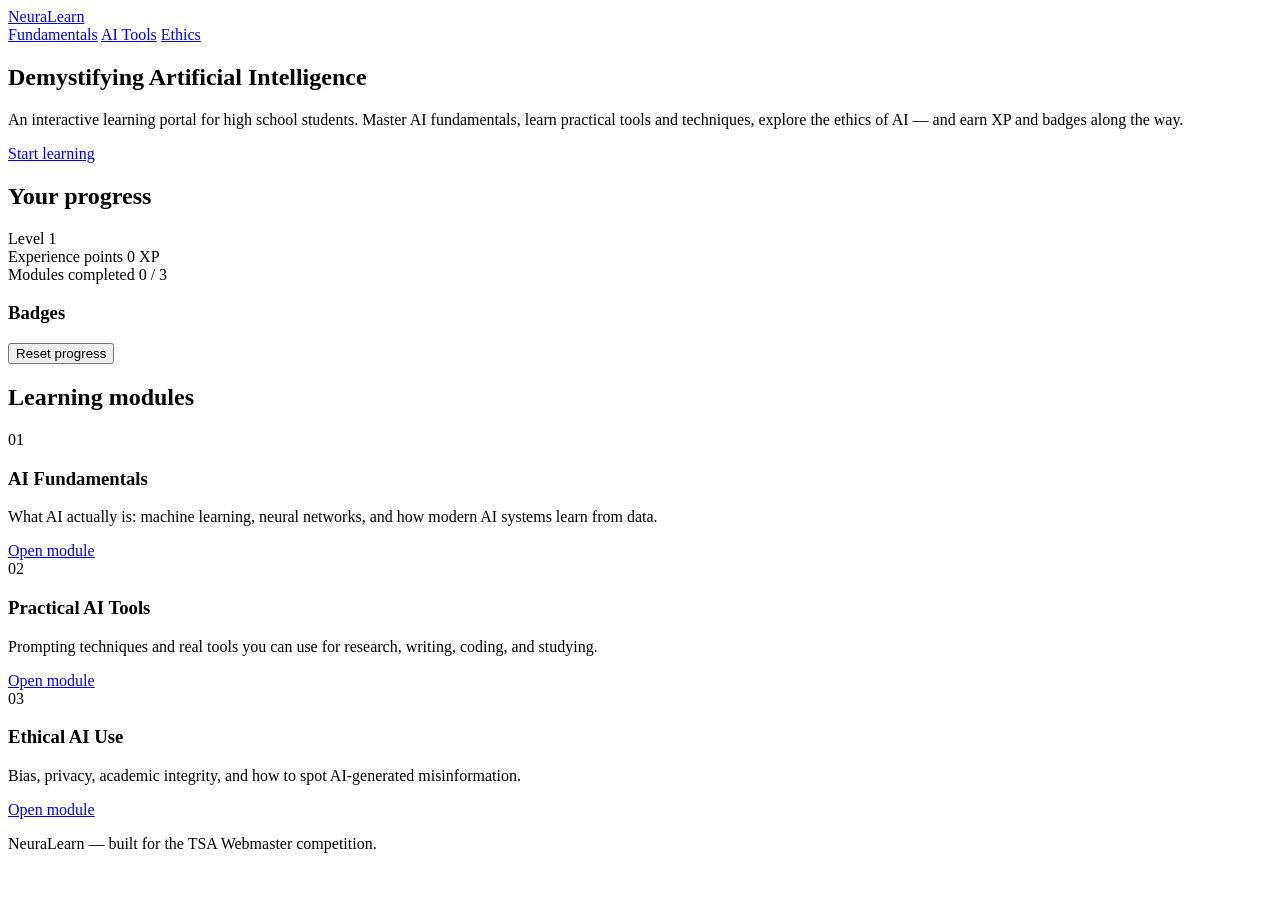
==== index.html @ 0b8b465f "Add landing page with progress dashboard" ====
<!DOCTYPE html>
<html lang="en">
<head>
  <meta charset="UTF-8" />
  <meta name="viewport" content="width=device-width, initial-scale=1.0" />
  <title>NeuraLearn — AI Learning Portal</title>
  <meta name="description" content="An interactive AI learning portal for high school students. Learn AI fundamentals, practical tools, and ethics — earn XP and badges as you go." />
  <link rel="stylesheet" href="css/style.css" />
</head>
<body>
  <header class="site-header">
    <nav class="nav">
      <a class="logo" href="index.html">NeuraLearn</a>
      <div class="nav-links">
        <a href="learn/fundamentals.html">Fundamentals</a>
        <a href="learn/tools.html">AI Tools</a>
        <a href="learn/ethics.html">Ethics</a>
      </div>
    </nav>
  </header>

  <main>
    <section class="hero">
      <h1>Demystifying Artificial Intelligence</h1>
      <p>An interactive learning portal for high school students. Master AI fundamentals, learn practical tools and techniques, explore the ethics of AI — and earn XP and badges along the way.</p>
      <a class="btn" href="#modules">Start learning</a>
    </section>

    <section class="dashboard" id="dashboard">
      <h2>Your progress</h2>
      <div class="dash-grid">
        <div class="dash-card">
          <span class="dash-label">Level</span>
          <span class="dash-value" id="dash-level">1</span>
        </div>
        <div class="dash-card">
          <span class="dash-label">Experience points</span>
          <span class="dash-value" id="dash-xp">0 XP</span>
          <div class="xp-bar"><div class="xp-fill" id="dash-xp-fill"></div></div>
          <small id="dash-xp-next"></small>
        </div>
        <div class="dash-card">
          <span class="dash-label">Modules completed</span>
          <span class="dash-value" id="dash-modules">0 / 3</span>
        </div>
      </div>
      <h3>Badges</h3>
      <div class="badges" id="dash-badges"></div>
      <button class="btn btn-ghost" id="reset-progress">Reset progress</button>
    </section>

    <section class="modules" id="modules">
      <h2>Learning modules</h2>
      <div class="cards">
        <article class="card" data-module="fundamentals">
          <div class="card-num">01</div>
          <h3>AI Fundamentals</h3>
          <p>What AI actually is: machine learning, neural networks, and how modern AI systems learn from data.</p>
          <a class="btn" href="learn/fundamentals.html">Open module</a>
          <span class="card-status"></span>
        </article>
        <article class="card" data-module="tools">
          <div class="card-num">02</div>
          <h3>Practical AI Tools</h3>
          <p>Prompting techniques and real tools you can use for research, writing, coding, and studying.</p>
          <a class="btn" href="learn/tools.html">Open module</a>
          <span class="card-status"></span>
        </article>
        <article class="card" data-module="ethics">
          <div class="card-num">03</div>
          <h3>Ethical AI Use</h3>
          <p>Bias, privacy, academic integrity, and how to spot AI-generated misinformation.</p>
          <a class="btn" href="learn/ethics.html">Open module</a>
          <span class="card-status"></span>
        </article>
      </div>
    </section>
  </main>

  <footer class="site-footer">
    <p>NeuraLearn — built for the TSA Webmaster competition.</p>
  </footer>

  <script src="js/app.js"></script>
  <script>renderDashboard();</script>
</body>
</html>
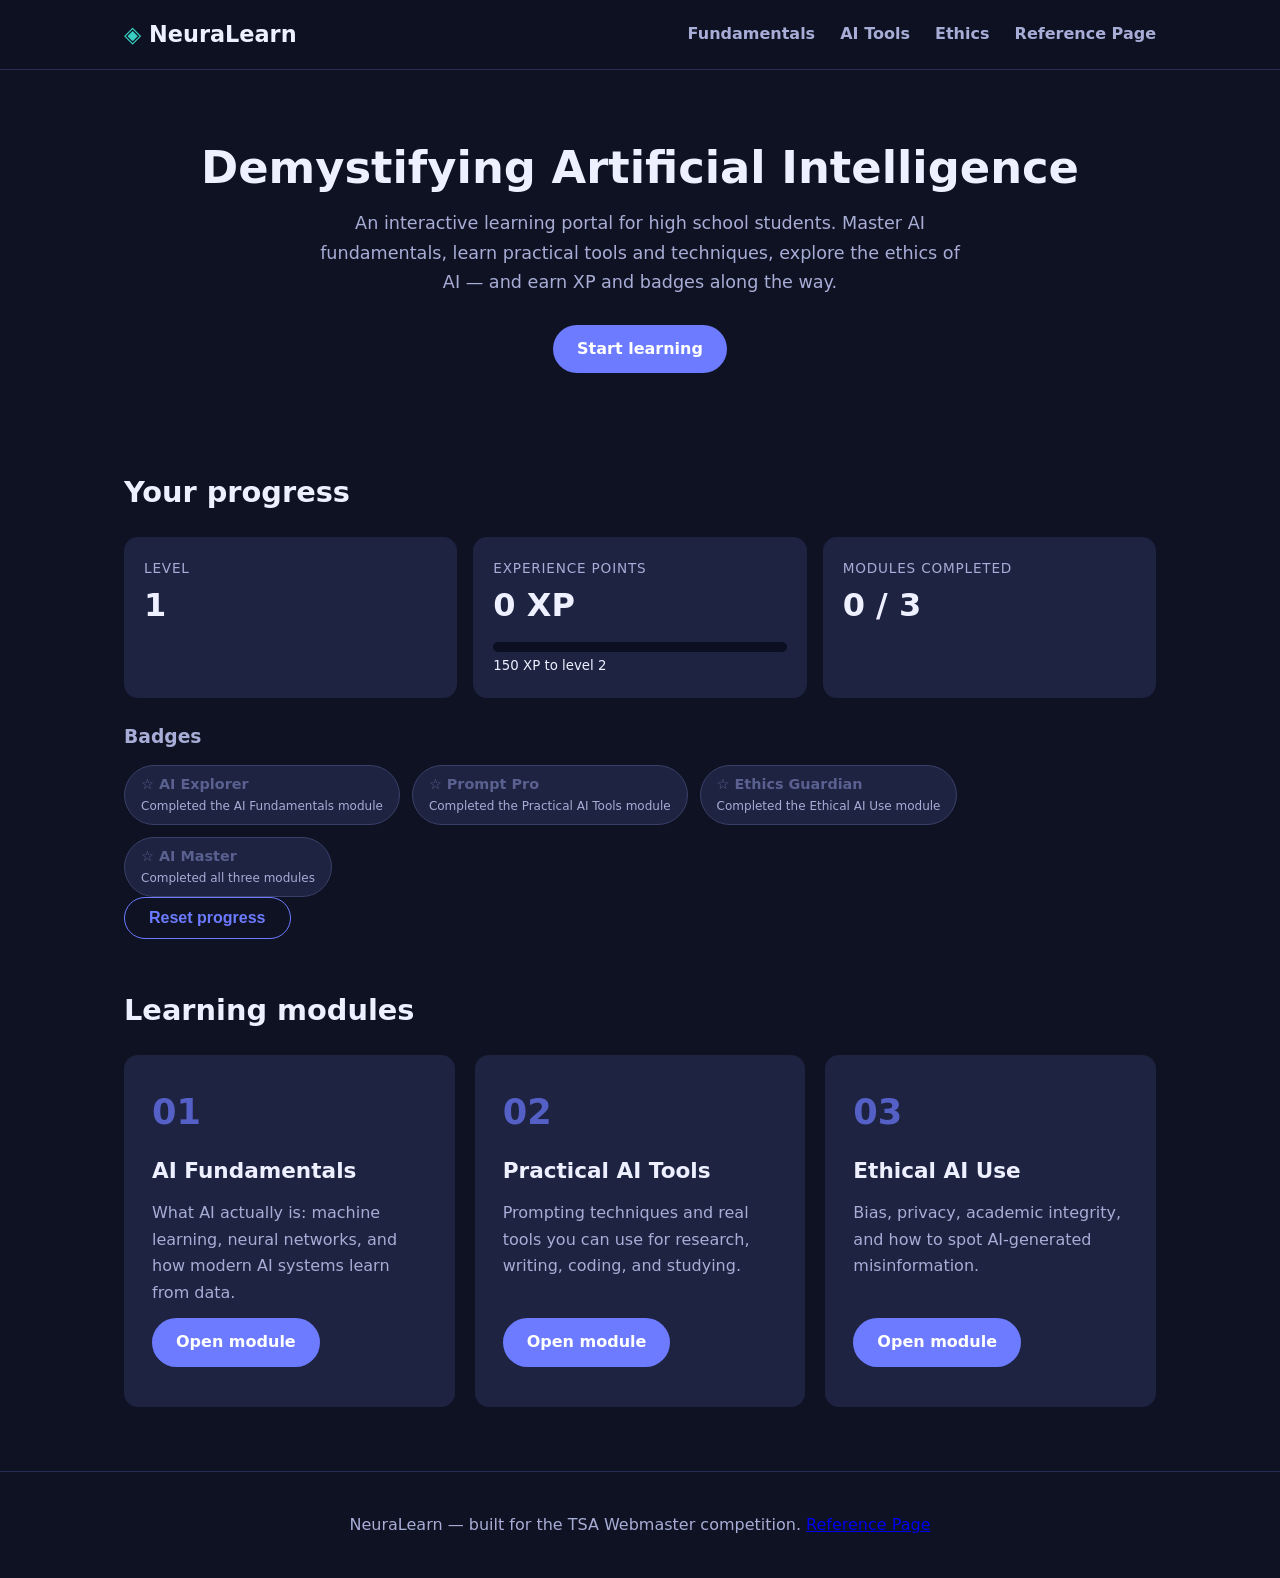
==== commit 0c2bb789: "Link Reference Page in nav and footer" ====
--- a/index.html
+++ b/index.html
@@ -15,6 +15,7 @@
         <a href="learn/fundamentals.html">Fundamentals</a>
         <a href="learn/tools.html">AI Tools</a>
         <a href="learn/ethics.html">Ethics</a>
+        <a href="reference.html">Reference Page</a>
       </div>
     </nav>
   </header>
@@ -78,7 +79,7 @@
   </main>
 
   <footer class="site-footer">
-    <p>NeuraLearn — built for the TSA Webmaster competition.</p>
+    <p>NeuraLearn — built for the TSA Webmaster competition. <a href="reference.html">Reference Page</a></p>
   </footer>
 
   <script src="js/app.js"></script>
--- a/css/style.css
+++ b/css/style.css
@@ -0,0 +1,140 @@
+:root {
+  --bg: #0f1222;
+  --bg-soft: #171b33;
+  --card: #1d2340;
+  --text: #eef0ff;
+  --muted: #a7add6;
+  --accent: #6c7bff;
+  --accent-2: #39d0c4;
+  --gold: #ffcf5c;
+  --radius: 14px;
+}
+
+* { box-sizing: border-box; margin: 0; padding: 0; }
+
+body {
+  font-family: "Segoe UI", system-ui, -apple-system, sans-serif;
+  background: var(--bg);
+  color: var(--text);
+  line-height: 1.65;
+}
+
+.site-header {
+  background: rgba(15, 18, 34, 0.9);
+  border-bottom: 1px solid #262c55;
+  position: sticky;
+  top: 0;
+  z-index: 10;
+}
+
+.nav {
+  max-width: 1080px;
+  margin: 0 auto;
+  padding: 1rem 1.5rem;
+  display: flex;
+  justify-content: space-between;
+  align-items: center;
+}
+
+.logo { font-size: 1.4rem; font-weight: 800; color: var(--text); text-decoration: none; }
+.logo::before { content: "◈ "; color: var(--accent-2); }
+
+.nav-links a {
+  color: var(--muted);
+  text-decoration: none;
+  margin-left: 1.25rem;
+  font-weight: 600;
+}
+.nav-links a:hover { color: var(--text); }
+
+main { max-width: 1080px; margin: 0 auto; padding: 0 1.5rem 4rem; }
+
+.hero { text-align: center; padding: 4.5rem 1rem 3rem; }
+.hero h1 { font-size: 2.8rem; line-height: 1.15; margin-bottom: 1rem; }
+.hero p { color: var(--muted); max-width: 640px; margin: 0 auto 1.75rem; font-size: 1.1rem; }
+
+.btn {
+  display: inline-block;
+  background: var(--accent);
+  color: #fff;
+  padding: 0.7rem 1.5rem;
+  border-radius: 999px;
+  text-decoration: none;
+  font-weight: 700;
+  border: none;
+  cursor: pointer;
+  font-size: 1rem;
+}
+.btn:hover { filter: brightness(1.12); }
+.btn-ghost { background: transparent; border: 1px solid var(--accent); color: var(--accent); }
+
+.dashboard, .modules { margin-top: 3rem; }
+.dashboard h2, .modules h2 { font-size: 1.8rem; margin-bottom: 1.25rem; }
+.dashboard h3 { margin: 1.5rem 0 0.75rem; color: var(--muted); }
+
+.dash-grid { display: grid; grid-template-columns: repeat(auto-fit, minmax(220px, 1fr)); gap: 1rem; }
+.dash-card {
+  background: var(--card);
+  border-radius: var(--radius);
+  padding: 1.25rem;
+}
+.dash-label { display: block; color: var(--muted); font-size: 0.85rem; text-transform: uppercase; letter-spacing: 0.06em; }
+.dash-value { font-size: 2rem; font-weight: 800; }
+
+.xp-bar { background: #0c0f22; border-radius: 999px; height: 10px; margin-top: 0.6rem; overflow: hidden; }
+.xp-fill { background: linear-gradient(90deg, var(--accent), var(--accent-2)); height: 100%; width: 0%; transition: width 0.5s; }
+
+.badges { display: flex; flex-wrap: wrap; gap: 0.75rem; }
+.badge {
+  background: var(--card);
+  border: 1px solid var(--gold);
+  color: var(--gold);
+  border-radius: 999px;
+  padding: 0.45rem 1rem;
+  font-weight: 700;
+  font-size: 0.9rem;
+}
+.badge.locked { border-color: #3a4069; color: #5a608f; }
+.badge small { display: block; color: var(--muted); font-weight: 400; }
+
+.cards { display: grid; grid-template-columns: repeat(auto-fit, minmax(280px, 1fr)); gap: 1.25rem; }
+.card {
+  background: var(--card);
+  border-radius: var(--radius);
+  padding: 1.75rem;
+  display: flex;
+  flex-direction: column;
+  gap: 0.75rem;
+  position: relative;
+}
+.card-num { font-size: 2.2rem; font-weight: 800; color: var(--accent); opacity: 0.7; }
+.card h3 { font-size: 1.35rem; }
+.card p { color: var(--muted); flex: 1; }
+.card .btn { align-self: flex-start; }
+.card-status { font-size: 0.85rem; font-weight: 700; color: var(--accent-2); }
+
+.lesson { background: var(--bg-soft); border-radius: var(--radius); padding: 1.75rem; margin-bottom: 1.5rem; }
+.lesson h2 { margin-bottom: 0.75rem; color: var(--accent-2); }
+.lesson p, .lesson li { color: #d7dbf5; }
+.lesson ul { padding-left: 1.25rem; margin-top: 0.5rem; }
+
+.quiz { background: var(--card); border-radius: var(--radius); padding: 1.75rem; margin-top: 2rem; }
+.quiz h2 { margin-bottom: 1rem; }
+.q { margin-bottom: 1.5rem; }
+.q p { font-weight: 700; margin-bottom: 0.5rem; }
+.q label { display: block; padding: 0.5rem 0.75rem; border-radius: 8px; cursor: pointer; }
+.q label:hover { background: #262c55; }
+.q input { margin-right: 0.6rem; }
+.q.correct label:has(input:checked) { background: rgba(57, 208, 196, 0.2); }
+.q.wrong label:has(input:checked) { background: rgba(255, 92, 92, 0.2); }
+.quiz-result { margin-top: 1rem; font-size: 1.1rem; font-weight: 700; }
+.new-badge { color: var(--gold); }
+
+.back-link { display: inline-block; margin: 1.5rem 0; color: var(--accent-2); text-decoration: none; font-weight: 700; }
+
+.site-footer { text-align: center; color: var(--muted); padding: 2.5rem 1rem; border-top: 1px solid #262c55; }
+
+@media (max-width: 640px) {
+  .hero h1 { font-size: 2rem; }
+  .nav-links a { margin-left: 0.75rem; }
+}
